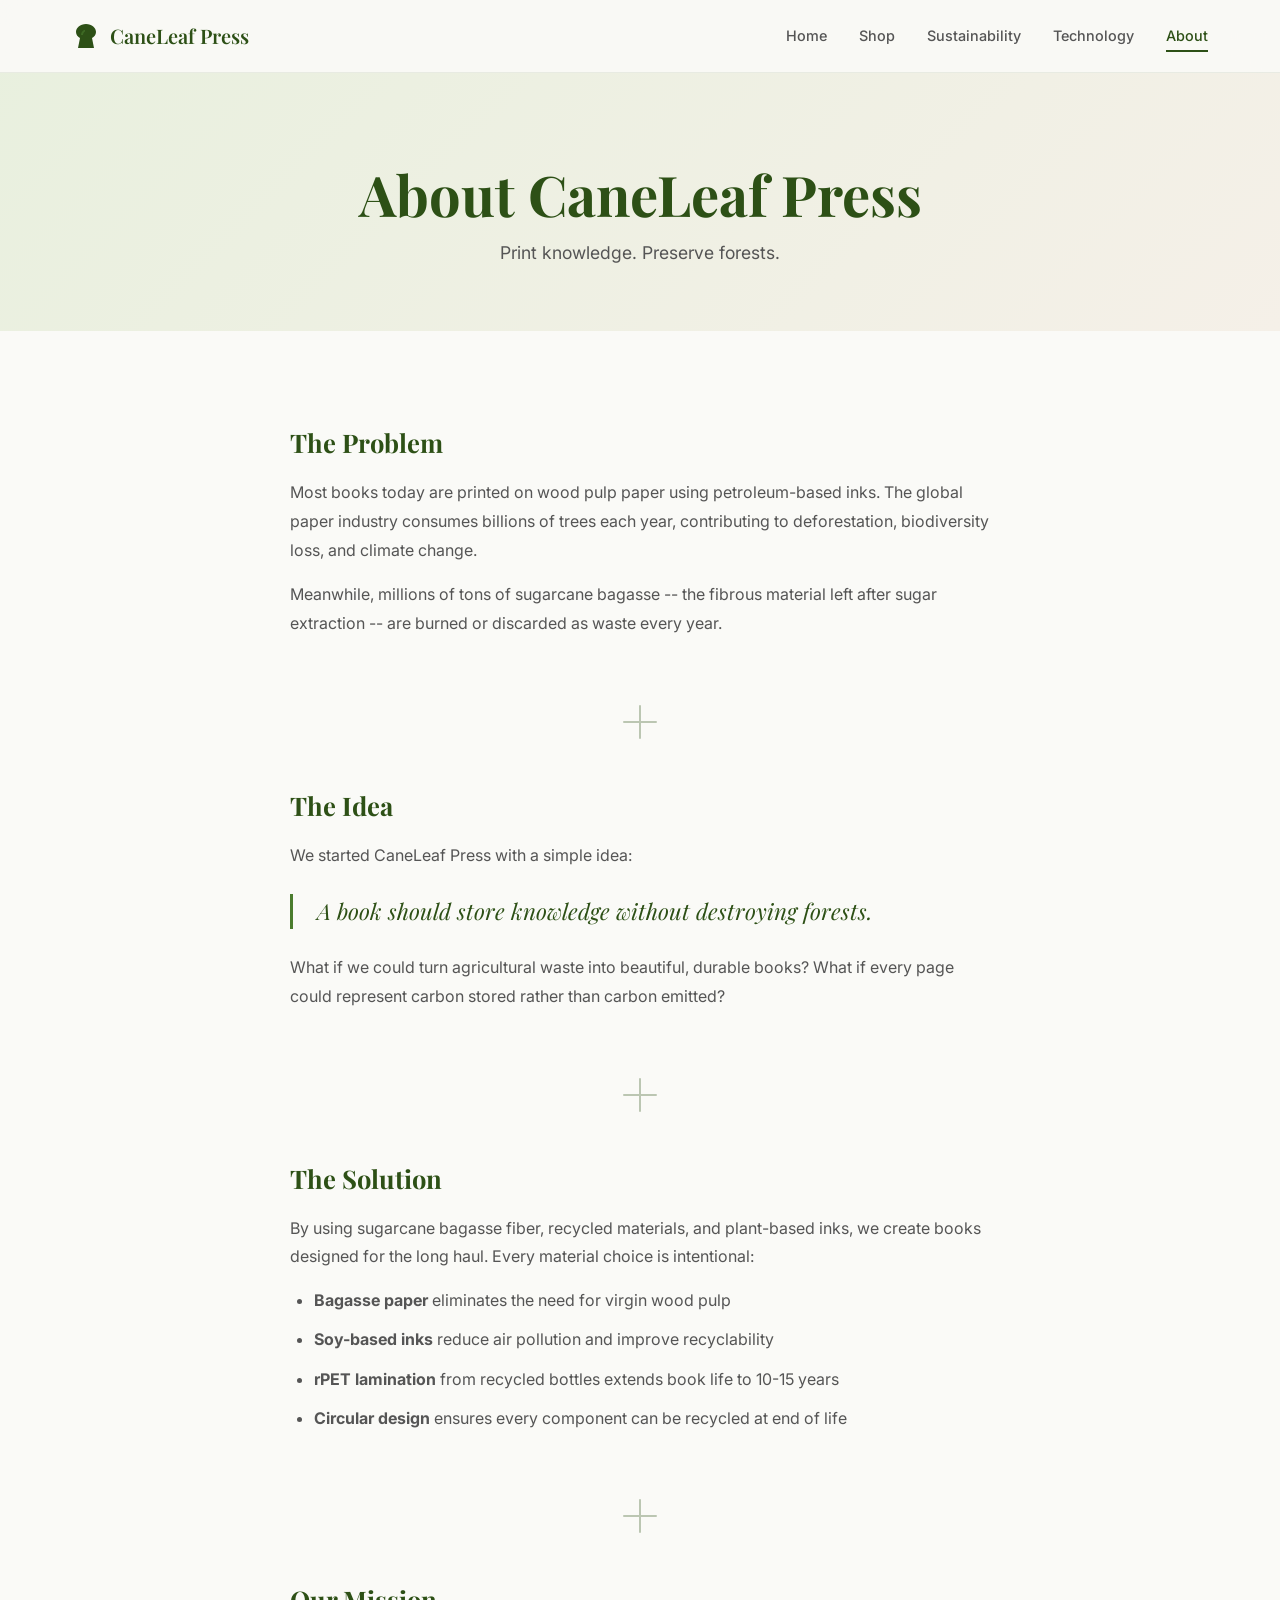
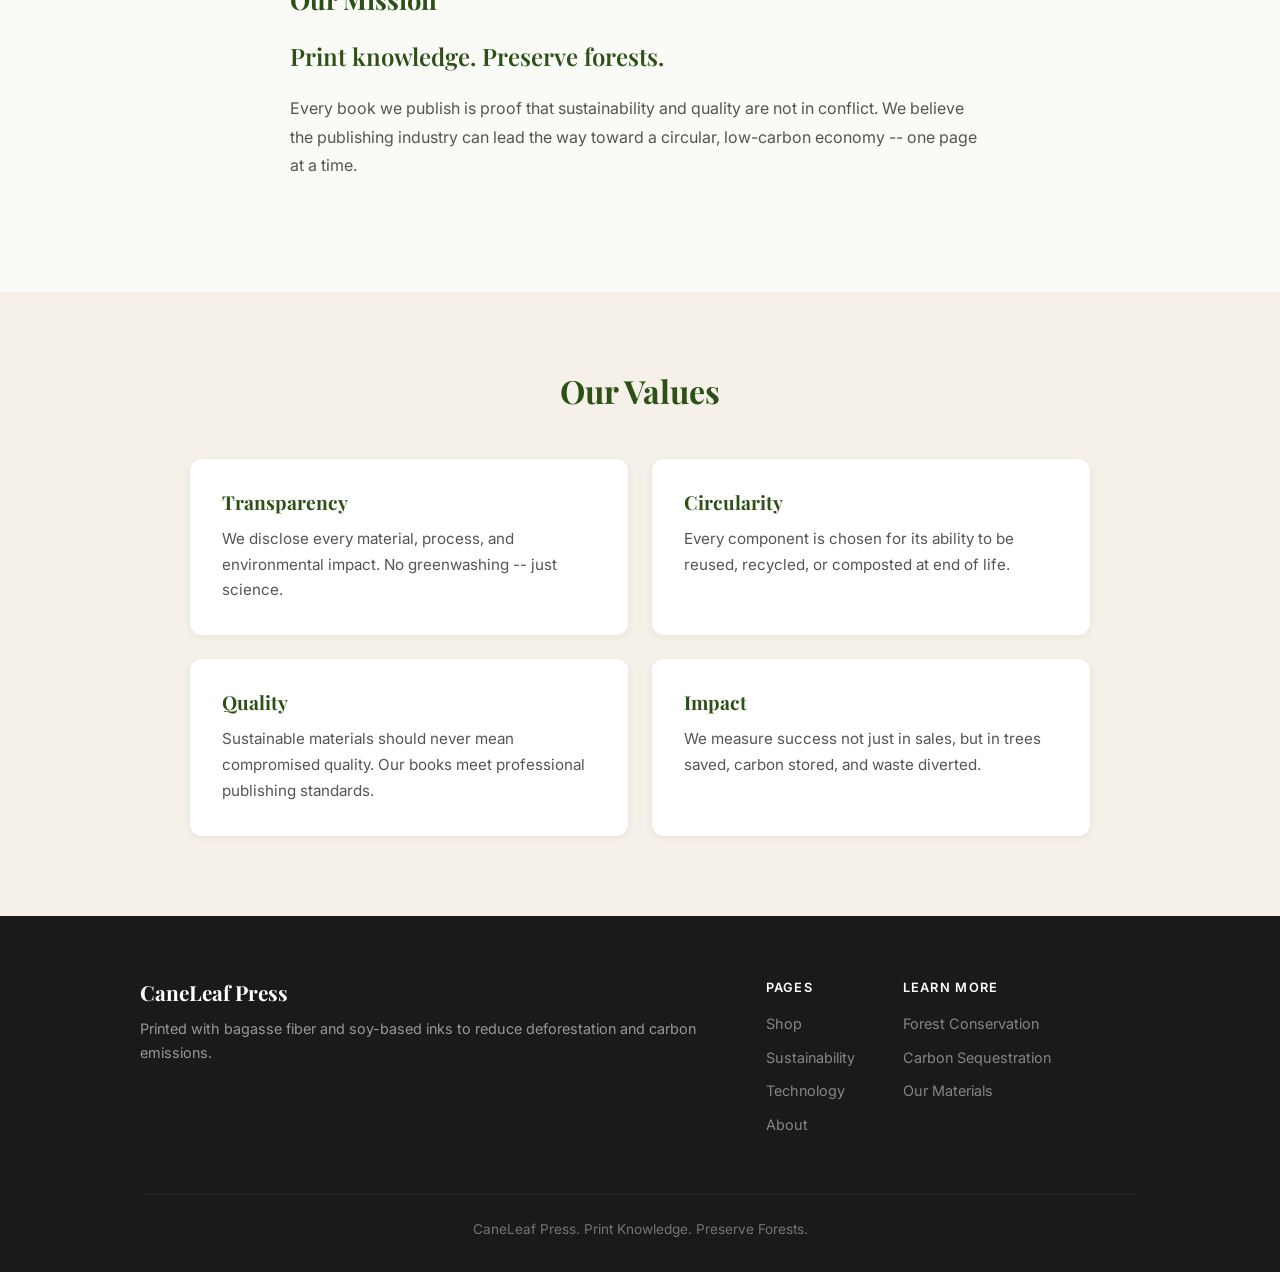
==== about.html @ 0992e2fb "Initial commit: CaneLeaf Press sustainable book company website 5-page static site with horizontal s" ====
<!DOCTYPE html>
<html lang="en">
<head>
    <meta charset="UTF-8">
    <meta name="viewport" content="width=device-width, initial-scale=1.0">
    <title>About - CaneLeaf Press</title>
    <link rel="stylesheet" href="css/style.css">
    <link rel="preconnect" href="https://fonts.googleapis.com">
    <link rel="preconnect" href="https://fonts.gstatic.com" crossorigin>
    <link href="https://fonts.googleapis.com/css2?family=Playfair+Display:wght@400;600;700&family=Inter:wght@300;400;500;600&display=swap" rel="stylesheet">
</head>
<body>
    <!-- Navigation -->
    <nav class="navbar">
        <div class="nav-container">
            <a href="index.html" class="nav-logo">
                <svg class="logo-icon" width="28" height="28" viewBox="0 0 28 28" fill="none">
                    <path d="M14 2C8 2 4 6 4 10c0 3 2 5 4 6l-2 10h16l-2-10c2-1 4-3 4-6 0-4-4-8-10-8z" fill="#2D5016"/>
                    <path d="M12 8c-2 1-3 3-3 5h2c0-1.5.8-2.8 2-3.5V8z" fill="#4A7C2E" opacity="0.6"/>
                </svg>
                <span>CaneLeaf Press</span>
            </a>
            <button class="nav-toggle" aria-label="Toggle navigation">
                <span></span><span></span><span></span>
            </button>
            <ul class="nav-links">
                <li><a href="index.html">Home</a></li>
                <li><a href="shop.html">Shop</a></li>
                <li><a href="sustainability.html">Sustainability</a></li>
                <li><a href="technology.html">Technology</a></li>
                <li><a href="about.html" class="active">About</a></li>
            </ul>
        </div>
    </nav>

    <!-- Page Hero -->
    <section class="page-hero">
        <h1>About CaneLeaf Press</h1>
        <p>Print knowledge. Preserve forests.</p>
    </section>

    <!-- Story -->
    <section class="about-story">
        <div class="story-container">
            <div class="story-block">
                <h2>The Problem</h2>
                <p>Most books today are printed on wood pulp paper using petroleum-based inks. The global paper industry consumes billions of trees each year, contributing to deforestation, biodiversity loss, and climate change.</p>
                <p>Meanwhile, millions of tons of sugarcane bagasse -- the fibrous material left after sugar extraction -- are burned or discarded as waste every year.</p>
            </div>

            <div class="story-divider">
                <svg width="40" height="40" viewBox="0 0 40 40" fill="none">
                    <path d="M20 4v32M4 20h32" stroke="#2D5016" stroke-width="2" stroke-linecap="round"/>
                </svg>
            </div>

            <div class="story-block">
                <h2>The Idea</h2>
                <p>We started CaneLeaf Press with a simple idea:</p>
                <blockquote>A book should store knowledge without destroying forests.</blockquote>
                <p>What if we could turn agricultural waste into beautiful, durable books? What if every page could represent carbon stored rather than carbon emitted?</p>
            </div>

            <div class="story-divider">
                <svg width="40" height="40" viewBox="0 0 40 40" fill="none">
                    <path d="M20 4v32M4 20h32" stroke="#2D5016" stroke-width="2" stroke-linecap="round"/>
                </svg>
            </div>

            <div class="story-block">
                <h2>The Solution</h2>
                <p>By using sugarcane bagasse fiber, recycled materials, and plant-based inks, we create books designed for the long haul. Every material choice is intentional:</p>
                <ul class="solution-list">
                    <li><strong>Bagasse paper</strong> eliminates the need for virgin wood pulp</li>
                    <li><strong>Soy-based inks</strong> reduce air pollution and improve recyclability</li>
                    <li><strong>rPET lamination</strong> from recycled bottles extends book life to 10-15 years</li>
                    <li><strong>Circular design</strong> ensures every component can be recycled at end of life</li>
                </ul>
            </div>

            <div class="story-divider">
                <svg width="40" height="40" viewBox="0 0 40 40" fill="none">
                    <path d="M20 4v32M4 20h32" stroke="#2D5016" stroke-width="2" stroke-linecap="round"/>
                </svg>
            </div>

            <div class="story-block">
                <h2>Our Mission</h2>
                <p class="mission-statement">Print knowledge. Preserve forests.</p>
                <p>Every book we publish is proof that sustainability and quality are not in conflict. We believe the publishing industry can lead the way toward a circular, low-carbon economy -- one page at a time.</p>
            </div>
        </div>
    </section>

    <!-- Values -->
    <section class="values-section">
        <h2>Our Values</h2>
        <div class="values-grid">
            <div class="value-card">
                <h3>Transparency</h3>
                <p>We disclose every material, process, and environmental impact. No greenwashing -- just science.</p>
            </div>
            <div class="value-card">
                <h3>Circularity</h3>
                <p>Every component is chosen for its ability to be reused, recycled, or composted at end of life.</p>
            </div>
            <div class="value-card">
                <h3>Quality</h3>
                <p>Sustainable materials should never mean compromised quality. Our books meet professional publishing standards.</p>
            </div>
            <div class="value-card">
                <h3>Impact</h3>
                <p>We measure success not just in sales, but in trees saved, carbon stored, and waste diverted.</p>
            </div>
        </div>
    </section>

    <!-- Footer -->
    <footer class="footer">
        <div class="footer-container">
            <div class="footer-brand">
                <h3>CaneLeaf Press</h3>
                <p>Printed with bagasse fiber and soy-based inks to reduce deforestation and carbon emissions.</p>
            </div>
            <div class="footer-links">
                <div class="footer-col">
                    <h4>Pages</h4>
                    <ul>
                        <li><a href="shop.html">Shop</a></li>
                        <li><a href="sustainability.html">Sustainability</a></li>
                        <li><a href="technology.html">Technology</a></li>
                        <li><a href="about.html">About</a></li>
                    </ul>
                </div>
                <div class="footer-col">
                    <h4>Learn More</h4>
                    <ul>
                        <li><a href="sustainability.html#forest">Forest Conservation</a></li>
                        <li><a href="sustainability.html#carbon">Carbon Sequestration</a></li>
                        <li><a href="technology.html#materials">Our Materials</a></li>
                    </ul>
                </div>
            </div>
        </div>
        <div class="footer-bottom">
            <p>CaneLeaf Press. Print Knowledge. Preserve Forests.</p>
        </div>
    </footer>

    <script src="js/main.js"></script>
</body>
</html>
---- css/style.css ----
/* ===== RESET & BASE ===== */
*, *::before, *::after {
    margin: 0;
    padding: 0;
    box-sizing: border-box;
}

:root {
    --green-dark: #2D5016;
    --green-mid: #4A7C2E;
    --green-light: #6B9B3A;
    --beige: #F5F0E8;
    --beige-dark: #E8DFD0;
    --brown: #8B6914;
    --brown-light: #C4A84D;
    --white: #FAFAF7;
    --text: #1A1A1A;
    --text-light: #555;
    --text-muted: #888;
    --shadow-sm: 0 2px 8px rgba(0,0,0,0.06);
    --shadow-md: 0 4px 20px rgba(0,0,0,0.08);
    --shadow-lg: 0 8px 40px rgba(0,0,0,0.12);
    --radius: 12px;
    --radius-sm: 8px;
    --transition: 0.3s ease;
}

html {
    scroll-behavior: smooth;
    font-size: 16px;
}

body {
    font-family: 'Inter', -apple-system, BlinkMacSystemFont, sans-serif;
    background: var(--white);
    color: var(--text);
    line-height: 1.6;
    overflow-x: hidden;
}

h1, h2, h3, h4 {
    font-family: 'Playfair Display', Georgia, serif;
    line-height: 1.2;
}

a {
    text-decoration: none;
    color: inherit;
}

img {
    max-width: 100%;
}

/* ===== NAVIGATION ===== */
.navbar {
    position: fixed;
    top: 0;
    left: 0;
    right: 0;
    z-index: 1000;
    background: rgba(250, 250, 247, 0.92);
    backdrop-filter: blur(20px);
    -webkit-backdrop-filter: blur(20px);
    border-bottom: 1px solid rgba(45, 80, 22, 0.08);
    transition: var(--transition);
}

.navbar.scrolled {
    box-shadow: var(--shadow-sm);
}

.nav-container {
    max-width: 1200px;
    margin: 0 auto;
    padding: 0 2rem;
    display: flex;
    align-items: center;
    justify-content: space-between;
    height: 72px;
}

.nav-logo {
    display: flex;
    align-items: center;
    gap: 0.6rem;
    font-family: 'Playfair Display', serif;
    font-size: 1.25rem;
    font-weight: 600;
    color: var(--green-dark);
}

.nav-links {
    display: flex;
    list-style: none;
    gap: 2rem;
}

.nav-links a {
    font-size: 0.9rem;
    font-weight: 500;
    color: var(--text-light);
    padding: 0.5rem 0;
    position: relative;
    transition: color var(--transition);
}

.nav-links a::after {
    content: '';
    position: absolute;
    bottom: 0;
    left: 0;
    width: 0;
    height: 2px;
    background: var(--green-dark);
    transition: width var(--transition);
}

.nav-links a:hover,
.nav-links a.active {
    color: var(--green-dark);
}

.nav-links a:hover::after,
.nav-links a.active::after {
    width: 100%;
}

.nav-toggle {
    display: none;
    background: none;
    border: none;
    cursor: pointer;
    padding: 0.5rem;
    flex-direction: column;
    gap: 5px;
}

.nav-toggle span {
    display: block;
    width: 24px;
    height: 2px;
    background: var(--green-dark);
    transition: var(--transition);
}

/* ===== HERO ===== */
.hero {
    min-height: 100vh;
    display: flex;
    align-items: center;
    justify-content: center;
    position: relative;
    padding: 6rem 2rem 4rem;
    overflow: hidden;
}

.hero-bg {
    position: absolute;
    inset: 0;
    background: linear-gradient(135deg, #E8F0DE 0%, #F5F0E8 40%, #FDF8EF 100%);
    z-index: -2;
}

.hero-bg::before {
    content: '';
    position: absolute;
    top: -50%;
    right: -20%;
    width: 80%;
    height: 150%;
    background: radial-gradient(ellipse, rgba(74, 124, 46, 0.08) 0%, transparent 70%);
    z-index: -1;
}

.hero-bg::after {
    content: '';
    position: absolute;
    bottom: 0;
    left: 0;
    right: 0;
    height: 200px;
    background: linear-gradient(to top, var(--white), transparent);
}

.hero-content {
    max-width: 720px;
    text-align: center;
    animation: fadeInUp 1s ease;
}

.hero h1 {
    font-size: clamp(2.5rem, 6vw, 4.5rem);
    color: var(--green-dark);
    margin-bottom: 1.5rem;
    letter-spacing: -0.02em;
}

.hero-subtitle {
    font-size: clamp(1rem, 2vw, 1.2rem);
    color: var(--text-light);
    max-width: 560px;
    margin: 0 auto 2.5rem;
    line-height: 1.7;
}

.hero-buttons {
    display: flex;
    gap: 1rem;
    justify-content: center;
    flex-wrap: wrap;
}

.scroll-indicator {
    position: absolute;
    bottom: 2rem;
    left: 50%;
    transform: translateX(-50%);
    display: flex;
    flex-direction: column;
    align-items: center;
    gap: 0.5rem;
    color: var(--text-muted);
    font-size: 0.75rem;
    letter-spacing: 0.1em;
    text-transform: uppercase;
    animation: bounce 2s infinite;
}

.scroll-arrow {
    width: 20px;
    height: 20px;
    border-right: 2px solid var(--text-muted);
    border-bottom: 2px solid var(--text-muted);
    transform: rotate(45deg);
}

/* ===== BUTTONS ===== */
.btn {
    display: inline-flex;
    align-items: center;
    justify-content: center;
    padding: 0.85rem 2rem;
    border-radius: 50px;
    font-family: 'Inter', sans-serif;
    font-size: 0.9rem;
    font-weight: 500;
    cursor: pointer;
    border: none;
    transition: all var(--transition);
    letter-spacing: 0.01em;
}

.btn-primary {
    background: var(--green-dark);
    color: white;
}

.btn-primary:hover {
    background: #1E3A0E;
    transform: translateY(-2px);
    box-shadow: 0 4px 16px rgba(45, 80, 22, 0.3);
}

.btn-secondary {
    background: transparent;
    color: var(--green-dark);
    border: 1.5px solid var(--green-dark);
}

.btn-secondary:hover {
    background: var(--green-dark);
    color: white;
    transform: translateY(-2px);
}

.btn-large {
    padding: 1rem 2.5rem;
    font-size: 1rem;
}

.btn-small {
    padding: 0.6rem 1.5rem;
    font-size: 0.85rem;
}

/* ===== HORIZONTAL SCROLL SECTION ===== */
.horizontal-section {
    padding: 6rem 0 4rem;
    background: var(--beige);
}

.horizontal-header {
    text-align: center;
    padding: 0 2rem 3rem;
}

.horizontal-header h2 {
    font-size: clamp(1.8rem, 4vw, 2.8rem);
    color: var(--green-dark);
    margin-bottom: 0.75rem;
}

.section-subtitle {
    color: var(--text-muted);
    font-size: 1rem;
}

.horizontal-wrapper {
    overflow: hidden;
    position: relative;
}

.horizontal-track {
    display: flex;
    gap: 2rem;
    padding: 1rem 2rem 2rem;
    overflow-x: auto;
    scroll-snap-type: x mandatory;
    -webkit-overflow-scrolling: touch;
    scrollbar-width: none;
}

.horizontal-track::-webkit-scrollbar {
    display: none;
}

.h-card {
    flex: 0 0 320px;
    background: white;
    border-radius: var(--radius);
    padding: 2.5rem 2rem;
    scroll-snap-align: start;
    transition: transform var(--transition), box-shadow var(--transition);
    box-shadow: var(--shadow-sm);
}

.h-card:hover {
    transform: translateY(-4px);
    box-shadow: var(--shadow-md);
}

.h-card-icon {
    margin-bottom: 1.5rem;
}

.h-card h3 {
    font-size: 1.3rem;
    color: var(--green-dark);
    margin-bottom: 1rem;
}

.h-card p {
    color: var(--text-light);
    font-size: 0.95rem;
    line-height: 1.7;
}

/* ===== PROCESS SECTION ===== */
.process-section {
    padding: 6rem 2rem;
    max-width: 1200px;
    margin: 0 auto;
    text-align: center;
}

.process-section h2 {
    font-size: clamp(1.8rem, 4vw, 2.8rem);
    color: var(--green-dark);
    margin-bottom: 0.75rem;
}

.process-section > .section-subtitle {
    margin-bottom: 4rem;
}

.process-flow {
    display: flex;
    align-items: flex-start;
    justify-content: center;
    gap: 0.5rem;
    flex-wrap: wrap;
}

.process-step {
    flex: 0 0 140px;
    text-align: center;
    opacity: 0;
    transform: translateY(20px);
    transition: all 0.5s ease;
}

.process-step.visible {
    opacity: 1;
    transform: translateY(0);
}

.process-icon {
    width: 80px;
    height: 80px;
    border-radius: 50%;
    background: var(--beige);
    display: flex;
    align-items: center;
    justify-content: center;
    margin: 0 auto 1rem;
    transition: var(--transition);
}

.process-step:hover .process-icon {
    background: #DDE8D0;
    transform: scale(1.05);
}

.process-step h4 {
    font-size: 0.95rem;
    color: var(--green-dark);
    margin-bottom: 0.5rem;
}

.process-step p {
    font-size: 0.8rem;
    color: var(--text-muted);
    line-height: 1.5;
}

.process-arrow {
    display: flex;
    align-items: center;
    padding-top: 1.5rem;
    opacity: 0.4;
}

/* ===== PRODUCT PREVIEW ===== */
.product-preview {
    padding: 6rem 2rem;
    background: var(--beige);
}

.product-preview h2 {
    text-align: center;
    font-size: clamp(1.8rem, 4vw, 2.8rem);
    color: var(--green-dark);
    margin-bottom: 3rem;
}

.preview-container {
    max-width: 1000px;
    margin: 0 auto;
    display: grid;
    grid-template-columns: 1fr 1.2fr;
    gap: 4rem;
    align-items: center;
}

.preview-image {
    display: flex;
    justify-content: center;
}

.preview-tag {
    display: inline-block;
    background: var(--green-dark);
    color: white;
    font-size: 0.75rem;
    font-weight: 600;
    padding: 0.3rem 0.8rem;
    border-radius: 50px;
    text-transform: uppercase;
    letter-spacing: 0.05em;
    margin-bottom: 1rem;
}

.preview-details h3 {
    font-size: 1.8rem;
    color: var(--green-dark);
    margin-bottom: 0.5rem;
}

.preview-price {
    font-size: 1.4rem;
    font-weight: 600;
    color: var(--text);
    margin-bottom: 1rem;
}

.preview-desc {
    color: var(--text-light);
    margin-bottom: 2rem;
    line-height: 1.7;
}

/* ===== OPTION GROUPS ===== */
.option-group {
    margin-bottom: 1.5rem;
}

.option-group > label {
    display: block;
    font-weight: 600;
    font-size: 0.85rem;
    text-transform: uppercase;
    letter-spacing: 0.05em;
    color: var(--text-light);
    margin-bottom: 0.75rem;
}

.option-buttons {
    display: flex;
    gap: 0.5rem;
    flex-wrap: wrap;
}

.option-btn {
    padding: 0.6rem 1.2rem;
    border: 1.5px solid #ddd;
    border-radius: var(--radius-sm);
    background: white;
    font-family: 'Inter', sans-serif;
    font-size: 0.85rem;
    cursor: pointer;
    transition: all var(--transition);
    position: relative;
}

.option-btn:hover {
    border-color: var(--green-mid);
}

.option-btn.selected {
    border-color: var(--green-dark);
    background: #F0F7EB;
    color: var(--green-dark);
    font-weight: 500;
}

.option-btn.disabled {
    opacity: 0.5;
    cursor: not-allowed;
    background: #f5f5f5;
}

.option-badge {
    display: block;
    font-size: 0.65rem;
    font-weight: 600;
    color: var(--green-mid);
    text-transform: uppercase;
    margin-top: 0.2rem;
}

.option-badge.sold-out {
    color: var(--text-muted);
}

.tooltip-trigger {
    display: inline-flex;
    align-items: center;
    justify-content: center;
    width: 18px;
    height: 18px;
    border-radius: 50%;
    background: var(--green-dark);
    color: white;
    font-size: 0.7rem;
    font-weight: 600;
    cursor: help;
    position: relative;
    vertical-align: middle;
    margin-left: 0.3rem;
}

.tooltip-trigger:hover::after {
    content: attr(data-tooltip);
    position: absolute;
    bottom: calc(100% + 8px);
    left: 50%;
    transform: translateX(-50%);
    background: var(--text);
    color: white;
    padding: 0.75rem 1rem;
    border-radius: var(--radius-sm);
    font-size: 0.8rem;
    font-weight: 400;
    white-space: normal;
    width: 240px;
    line-height: 1.5;
    z-index: 10;
    box-shadow: var(--shadow-md);
}

/* Radio options (shop page) */
.radio-options {
    display: flex;
    flex-direction: column;
    gap: 0.75rem;
}

.radio-option {
    display: flex;
    align-items: flex-start;
    gap: 0.75rem;
    padding: 1rem 1.25rem;
    border: 1.5px solid #ddd;
    border-radius: var(--radius-sm);
    cursor: pointer;
    transition: all var(--transition);
    background: white;
}

.radio-option:hover {
    border-color: var(--green-mid);
}

.radio-option.selected {
    border-color: var(--green-dark);
    background: #F0F7EB;
}

.radio-option.disabled {
    opacity: 0.5;
    cursor: not-allowed;
}

.radio-option.always-selected {
    border-color: var(--green-dark);
    background: #F0F7EB;
    cursor: default;
}

.radio-option input[type="radio"] {
    margin-top: 0.25rem;
    accent-color: var(--green-dark);
}

.radio-content {
    display: flex;
    flex-direction: column;
    gap: 0.2rem;
}

.radio-content strong {
    font-size: 0.95rem;
}

.radio-content span {
    font-size: 0.85rem;
    color: var(--text-light);
}

.recommended-badge {
    display: inline-block;
    background: var(--green-dark);
    color: white !important;
    font-size: 0.7rem !important;
    font-weight: 600;
    padding: 0.15rem 0.5rem;
    border-radius: 50px;
    text-transform: uppercase;
    width: fit-content;
}

.sold-out-badge {
    display: inline-block;
    background: #ccc;
    color: white !important;
    font-size: 0.7rem !important;
    font-weight: 600;
    padding: 0.15rem 0.5rem;
    border-radius: 50px;
    text-transform: uppercase;
    width: fit-content;
}

.eco-badge {
    display: inline-block;
    background: var(--green-mid);
    color: white !important;
    font-size: 0.7rem !important;
    font-weight: 600;
    padding: 0.15rem 0.5rem;
    border-radius: 50px;
    text-transform: uppercase;
    width: fit-content;
}

/* ===== BOOK MOCKUP ===== */
.book-mockup {
    position: relative;
    perspective: 800px;
}

.book-cover {
    width: 220px;
    height: 300px;
    background: linear-gradient(145deg, var(--green-dark), #1E3A0E);
    border-radius: 4px 12px 12px 4px;
    padding: 2.5rem 1.5rem;
    display: flex;
    flex-direction: column;
    justify-content: center;
    color: white;
    position: relative;
    box-shadow: var(--shadow-lg), -4px 0 0 #1A2E0D;
    transition: transform 0.5s ease;
}

.book-mockup:hover .book-cover {
    transform: rotateY(-5deg);
}

.book-cover .book-label {
    font-family: 'Inter', sans-serif;
    font-size: 0.75rem;
    font-weight: 600;
    letter-spacing: 0.15em;
    text-transform: uppercase;
    opacity: 0.7;
    margin-bottom: 0.75rem;
}

.book-cover h3 {
    font-size: 1.4rem;
    margin-bottom: 0.3rem;
    color: white;
}

.book-cover p {
    font-family: 'Inter', sans-serif;
    font-size: 0.85rem;
    opacity: 0.8;
}

.book-cover .book-edition {
    font-family: 'Inter', sans-serif;
    font-size: 0.7rem;
    opacity: 0.5;
    margin-top: auto;
    padding-top: 2rem;
}

.book-spine {
    position: absolute;
    left: -8px;
    top: 4px;
    width: 8px;
    height: calc(100% - 8px);
    background: linear-gradient(to right, #142808, #1A2E0D);
    border-radius: 4px 0 0 4px;
}

.book-cover.green { background: linear-gradient(145deg, var(--green-dark), #1E3A0E); }
.book-cover.teal { background: linear-gradient(145deg, #1A6B5C, #0E4A3E); }
.book-cover.amber { background: linear-gradient(145deg, #8B6914, #5C440D); }

.book-mockup.small .book-cover {
    width: 180px;
    height: 240px;
    padding: 2rem 1.2rem;
}

.book-mockup.small .book-cover h3 {
    font-size: 1.15rem;
}

.book-mockup.large .book-cover {
    width: 260px;
    height: 360px;
    padding: 3rem 2rem;
}

/* ===== STATS SECTION ===== */
.stats-section {
    padding: 5rem 2rem;
    background: var(--green-dark);
    color: white;
}

.stats-grid {
    max-width: 900px;
    margin: 0 auto;
    display: grid;
    grid-template-columns: repeat(3, 1fr);
    gap: 2rem;
    text-align: center;
}

.stat-number {
    font-family: 'Playfair Display', serif;
    font-size: clamp(2.5rem, 5vw, 3.5rem);
    font-weight: 700;
    display: block;
}

.stat-suffix {
    font-size: 1.2rem;
    opacity: 0.7;
    margin-left: 0.3rem;
}

.stat-label {
    display: block;
    font-size: 0.9rem;
    opacity: 0.7;
    margin-top: 0.5rem;
    text-transform: uppercase;
    letter-spacing: 0.1em;
}

/* ===== PAGE HERO (Sub-pages) ===== */
.page-hero {
    padding: 10rem 2rem 4rem;
    text-align: center;
    background: linear-gradient(135deg, #E8F0DE 0%, var(--beige) 100%);
}

.page-hero h1 {
    font-size: clamp(2rem, 5vw, 3.5rem);
    color: var(--green-dark);
    margin-bottom: 0.75rem;
}

.page-hero p {
    font-size: 1.1rem;
    color: var(--text-light);
    max-width: 500px;
    margin: 0 auto;
}

/* ===== SHOP GRID ===== */
.shop-grid-section {
    padding: 4rem 2rem;
    max-width: 1000px;
    margin: 0 auto;
}

.shop-grid {
    display: grid;
    grid-template-columns: repeat(auto-fit, minmax(280px, 1fr));
    gap: 2rem;
}

.product-card {
    background: white;
    border-radius: var(--radius);
    overflow: hidden;
    box-shadow: var(--shadow-sm);
    transition: all var(--transition);
    border: 1px solid rgba(0,0,0,0.04);
}

.product-card:hover {
    transform: translateY(-4px);
    box-shadow: var(--shadow-md);
}

.product-image {
    background: var(--beige);
    padding: 2.5rem;
    display: flex;
    justify-content: center;
}

.product-info {
    padding: 1.5rem;
}

.product-info h3 {
    font-size: 1.1rem;
    color: var(--green-dark);
    margin-bottom: 0.5rem;
}

.product-price {
    font-size: 1.2rem;
    font-weight: 600;
    margin-bottom: 1rem;
}

/* ===== PRODUCT DETAIL ===== */
.product-detail-section {
    padding: 4rem 2rem 6rem;
    background: var(--beige);
}

.product-detail {
    max-width: 1000px;
    margin: 0 auto;
    display: grid;
    grid-template-columns: 1fr 1.3fr;
    gap: 4rem;
    align-items: start;
}

.detail-image {
    display: flex;
    justify-content: center;
    position: sticky;
    top: 100px;
}

.detail-options h2 {
    font-size: 1.8rem;
    color: var(--green-dark);
    margin-bottom: 0.5rem;
}

.detail-price {
    font-size: 1.5rem;
    font-weight: 600;
    margin-bottom: 2rem;
}

.add-to-cart {
    width: 100%;
    margin-top: 1rem;
}

.cart-note {
    text-align: center;
    font-size: 0.8rem;
    color: var(--text-muted);
    margin-top: 0.75rem;
}

/* ===== CONTENT SECTIONS (Sustainability) ===== */
.content-section {
    padding: 5rem 2rem;
}

.content-section.alt {
    background: var(--beige);
}

.content-block {
    max-width: 900px;
    margin: 0 auto;
    display: grid;
    grid-template-columns: 100px 1fr;
    gap: 3rem;
    align-items: start;
}

.content-block.reverse {
    grid-template-columns: 1fr 100px;
}

.content-block.reverse .content-icon {
    order: 2;
}

.content-icon {
    display: flex;
    justify-content: center;
    padding-top: 0.5rem;
}

.content-text h2 {
    font-size: 1.8rem;
    color: var(--green-dark);
    margin-bottom: 1.25rem;
}

.content-text p {
    color: var(--text-light);
    margin-bottom: 1rem;
    line-height: 1.8;
}

.info-list {
    margin: 1.5rem 0;
    display: flex;
    flex-direction: column;
    gap: 0.75rem;
}

.info-item {
    padding: 0.75rem 1rem;
    background: white;
    border-radius: var(--radius-sm);
    border-left: 3px solid var(--green-mid);
    font-size: 0.95rem;
    color: var(--text-light);
}

.content-section.alt .info-item {
    background: var(--white);
}

.numbered-list {
    margin: 1rem 0;
    padding-left: 1.5rem;
    color: var(--text-light);
}

.numbered-list li {
    margin-bottom: 0.5rem;
    line-height: 1.7;
}

.compare-list {
    margin: 1rem 0;
    padding-left: 1.5rem;
    color: var(--text-light);
}

.compare-list li {
    margin-bottom: 0.75rem;
    line-height: 1.7;
}

/* ===== TECHNOLOGY PAGE ===== */
.tech-section {
    padding: 4rem 2rem;
}

.tech-section.alt {
    background: var(--beige);
}

.tech-card {
    max-width: 800px;
    margin: 0 auto;
}

.tech-header {
    display: flex;
    align-items: center;
    gap: 1.5rem;
    margin-bottom: 2rem;
}

.tech-header h2 {
    font-size: 1.6rem;
    color: var(--green-dark);
}

.tech-content p {
    color: var(--text-light);
    line-height: 1.8;
    margin-bottom: 1rem;
}

.tech-spec {
    margin-bottom: 2rem;
}

.spec-bar {
    display: flex;
    border-radius: 50px;
    overflow: hidden;
    height: 40px;
    background: #eee;
}

.spec-fill {
    display: flex;
    align-items: center;
    justify-content: center;
    background: var(--green-dark);
    color: white;
    font-size: 0.8rem;
    font-weight: 500;
    transition: width 1s ease;
}

.spec-fill.secondary {
    background: var(--brown-light);
    color: var(--text);
}

.tech-benefits {
    margin: 1.5rem 0;
    display: flex;
    flex-direction: column;
    gap: 1.25rem;
}

.benefit-item {
    display: flex;
    gap: 1rem;
    align-items: flex-start;
}

.benefit-item svg {
    flex-shrink: 0;
    margin-top: 0.2rem;
}

.benefit-item strong {
    display: block;
    color: var(--green-dark);
    margin-bottom: 0.25rem;
}

.benefit-item p {
    font-size: 0.9rem;
    margin: 0;
}

.future-box {
    margin-top: 2rem;
    padding: 1.5rem 2rem;
    background: white;
    border-radius: var(--radius);
    border: 1px dashed var(--green-mid);
}

.tech-section.alt .future-box {
    background: var(--white);
}

.future-box h3 {
    font-size: 1.1rem;
    color: var(--green-dark);
    margin-bottom: 0.75rem;
}

/* ===== ABOUT PAGE ===== */
.about-story {
    padding: 4rem 2rem;
}

.story-container {
    max-width: 700px;
    margin: 0 auto;
}

.story-block {
    padding: 2rem 0;
}

.story-block h2 {
    font-size: 1.6rem;
    color: var(--green-dark);
    margin-bottom: 1.25rem;
}

.story-block p {
    color: var(--text-light);
    line-height: 1.8;
    margin-bottom: 1rem;
}

.story-block blockquote {
    font-family: 'Playfair Display', serif;
    font-size: 1.4rem;
    font-style: italic;
    color: var(--green-dark);
    border-left: 3px solid var(--green-mid);
    padding-left: 1.5rem;
    margin: 1.5rem 0;
}

.story-divider {
    display: flex;
    justify-content: center;
    padding: 1rem 0;
    opacity: 0.3;
}

.solution-list {
    margin: 1rem 0;
    padding-left: 1.5rem;
    color: var(--text-light);
}

.solution-list li {
    margin-bottom: 0.75rem;
    line-height: 1.7;
}

.mission-statement {
    font-family: 'Playfair Display', serif;
    font-size: 1.5rem !important;
    color: var(--green-dark) !important;
    font-weight: 600;
}

.values-section {
    padding: 5rem 2rem;
    background: var(--beige);
}

.values-section h2 {
    text-align: center;
    font-size: 2rem;
    color: var(--green-dark);
    margin-bottom: 3rem;
}

.values-grid {
    max-width: 900px;
    margin: 0 auto;
    display: grid;
    grid-template-columns: repeat(2, 1fr);
    gap: 1.5rem;
}

.value-card {
    background: white;
    padding: 2rem;
    border-radius: var(--radius);
    box-shadow: var(--shadow-sm);
    transition: var(--transition);
}

.value-card:hover {
    transform: translateY(-3px);
    box-shadow: var(--shadow-md);
}

.value-card h3 {
    font-size: 1.2rem;
    color: var(--green-dark);
    margin-bottom: 0.75rem;
}

.value-card p {
    color: var(--text-light);
    font-size: 0.95rem;
    line-height: 1.7;
}

/* ===== FOOTER ===== */
.footer {
    background: #1A1A1A;
    color: #ccc;
    padding: 4rem 2rem 2rem;
}

.footer-container {
    max-width: 1000px;
    margin: 0 auto;
    display: grid;
    grid-template-columns: 1.5fr 1fr;
    gap: 4rem;
}

.footer-brand h3 {
    font-size: 1.3rem;
    color: white;
    margin-bottom: 0.75rem;
}

.footer-brand p {
    font-size: 0.9rem;
    line-height: 1.7;
    opacity: 0.7;
}

.footer-links {
    display: flex;
    gap: 3rem;
}

.footer-col h4 {
    font-family: 'Inter', sans-serif;
    font-size: 0.8rem;
    font-weight: 600;
    text-transform: uppercase;
    letter-spacing: 0.1em;
    color: white;
    margin-bottom: 1rem;
}

.footer-col ul {
    list-style: none;
}

.footer-col li {
    margin-bottom: 0.5rem;
}

.footer-col a {
    font-size: 0.9rem;
    opacity: 0.6;
    transition: opacity var(--transition);
}

.footer-col a:hover {
    opacity: 1;
}

.footer-bottom {
    max-width: 1000px;
    margin: 3rem auto 0;
    padding-top: 1.5rem;
    border-top: 1px solid rgba(255,255,255,0.1);
    text-align: center;
    font-size: 0.85rem;
    opacity: 0.5;
}

/* ===== ANIMATIONS ===== */
@keyframes fadeInUp {
    from {
        opacity: 0;
        transform: translateY(30px);
    }
    to {
        opacity: 1;
        transform: translateY(0);
    }
}

@keyframes bounce {
    0%, 100% { transform: translateX(-50%) translateY(0); }
    50% { transform: translateX(-50%) translateY(8px); }
}

.fade-in {
    opacity: 0;
    transform: translateY(20px);
    transition: all 0.6s ease;
}

.fade-in.visible {
    opacity: 1;
    transform: translateY(0);
}

/* ===== RESPONSIVE ===== */
@media (max-width: 768px) {
    .nav-toggle {
        display: flex;
    }

    .nav-links {
        display: none;
        position: absolute;
        top: 72px;
        left: 0;
        right: 0;
        background: rgba(250, 250, 247, 0.98);
        backdrop-filter: blur(20px);
        flex-direction: column;
        padding: 1.5rem 2rem;
        gap: 0;
        border-bottom: 1px solid rgba(0,0,0,0.05);
    }

    .nav-links.open {
        display: flex;
    }

    .nav-links li a {
        display: block;
        padding: 0.75rem 0;
    }

    .preview-container,
    .product-detail {
        grid-template-columns: 1fr;
        gap: 2rem;
    }

    .detail-image {
        position: static;
    }

    .content-block,
    .content-block.reverse {
        grid-template-columns: 1fr;
        gap: 1.5rem;
    }

    .content-block.reverse .content-icon {
        order: 0;
    }

    .content-icon {
        justify-content: flex-start;
    }

    .stats-grid {
        grid-template-columns: 1fr;
        gap: 2rem;
    }

    .footer-container {
        grid-template-columns: 1fr;
        gap: 2rem;
    }

    .values-grid {
        grid-template-columns: 1fr;
    }

    .process-flow {
        flex-direction: column;
        align-items: center;
    }

    .process-arrow {
        transform: rotate(90deg);
        padding: 0;
    }

    .process-step {
        flex: 0 0 auto;
    }

    .h-card {
        flex: 0 0 280px;
    }

    .hero {
        padding: 8rem 1.5rem 4rem;
    }

    .hero h1 {
        font-size: 2.2rem;
    }
}

@media (max-width: 480px) {
    .hero-buttons {
        flex-direction: column;
        align-items: center;
    }

    .btn {
        width: 100%;
        max-width: 280px;
    }

    .book-mockup.large .book-cover {
        width: 200px;
        height: 280px;
    }
}
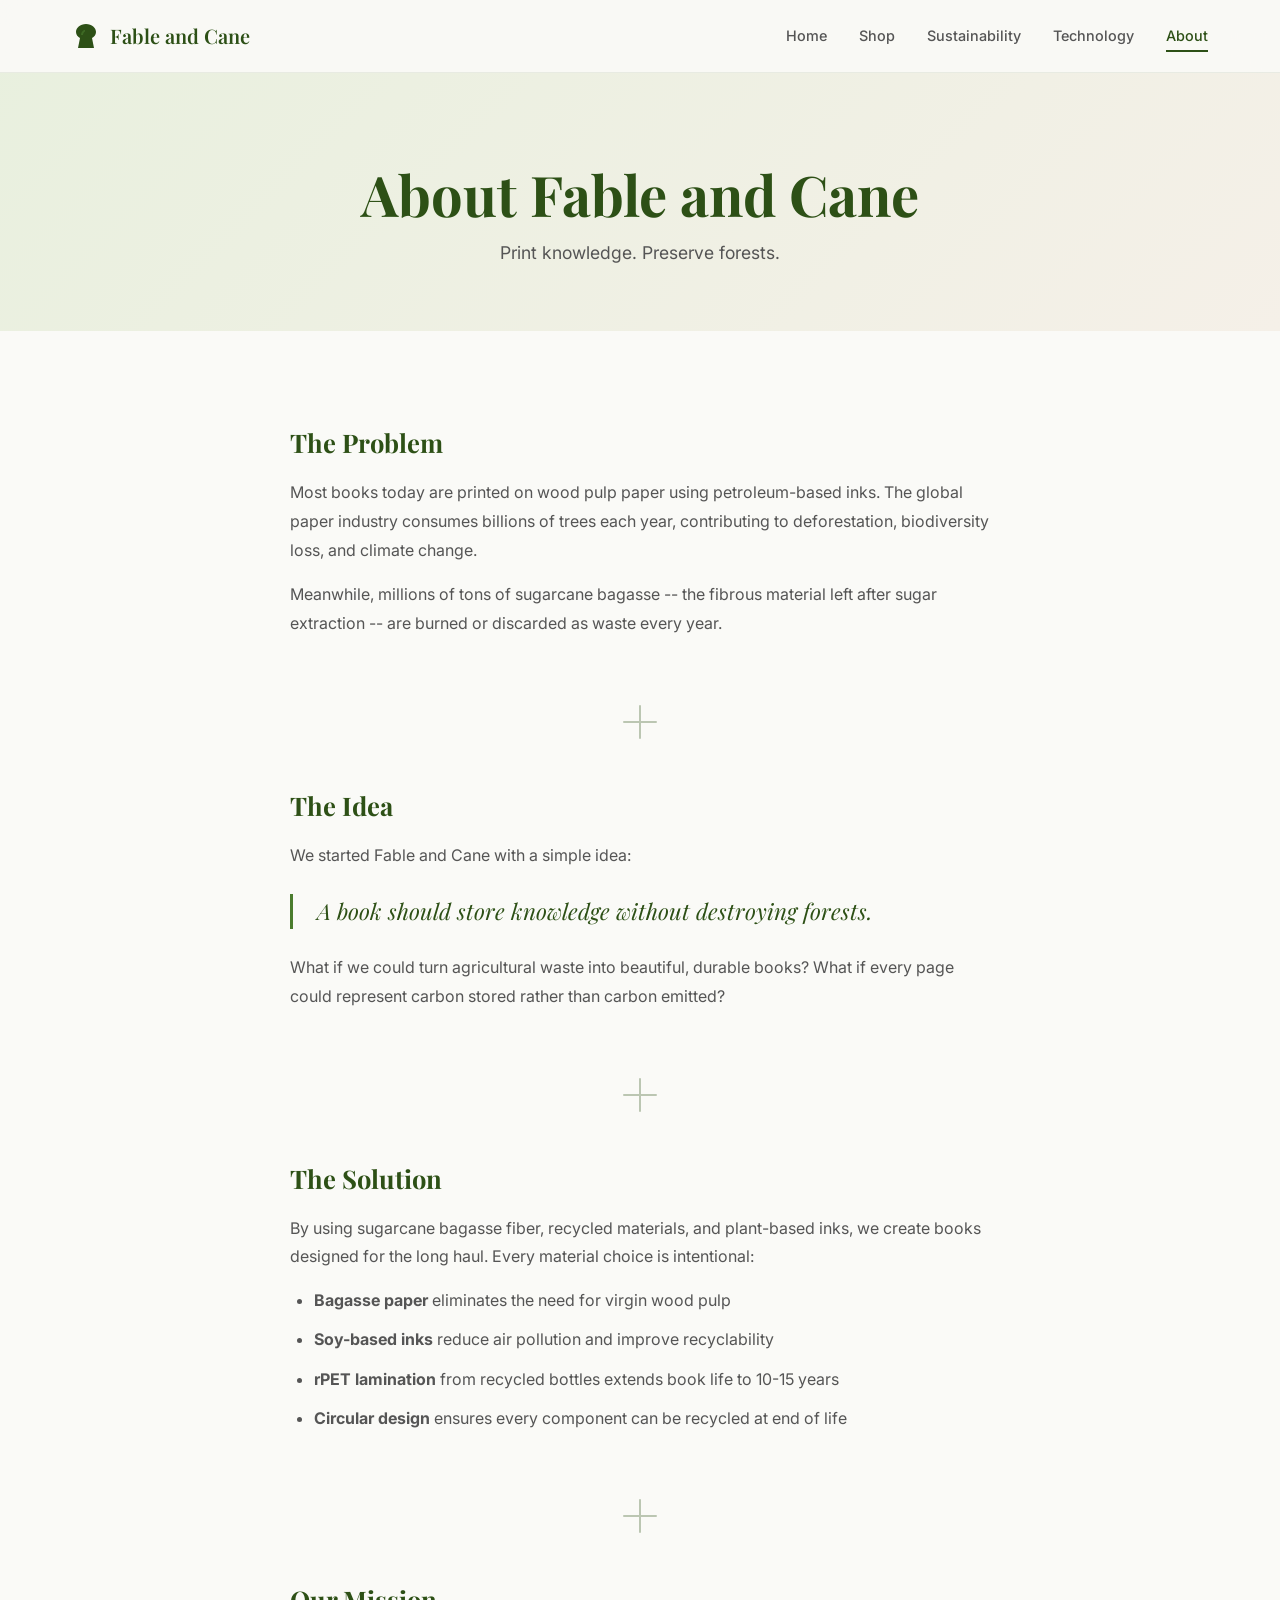
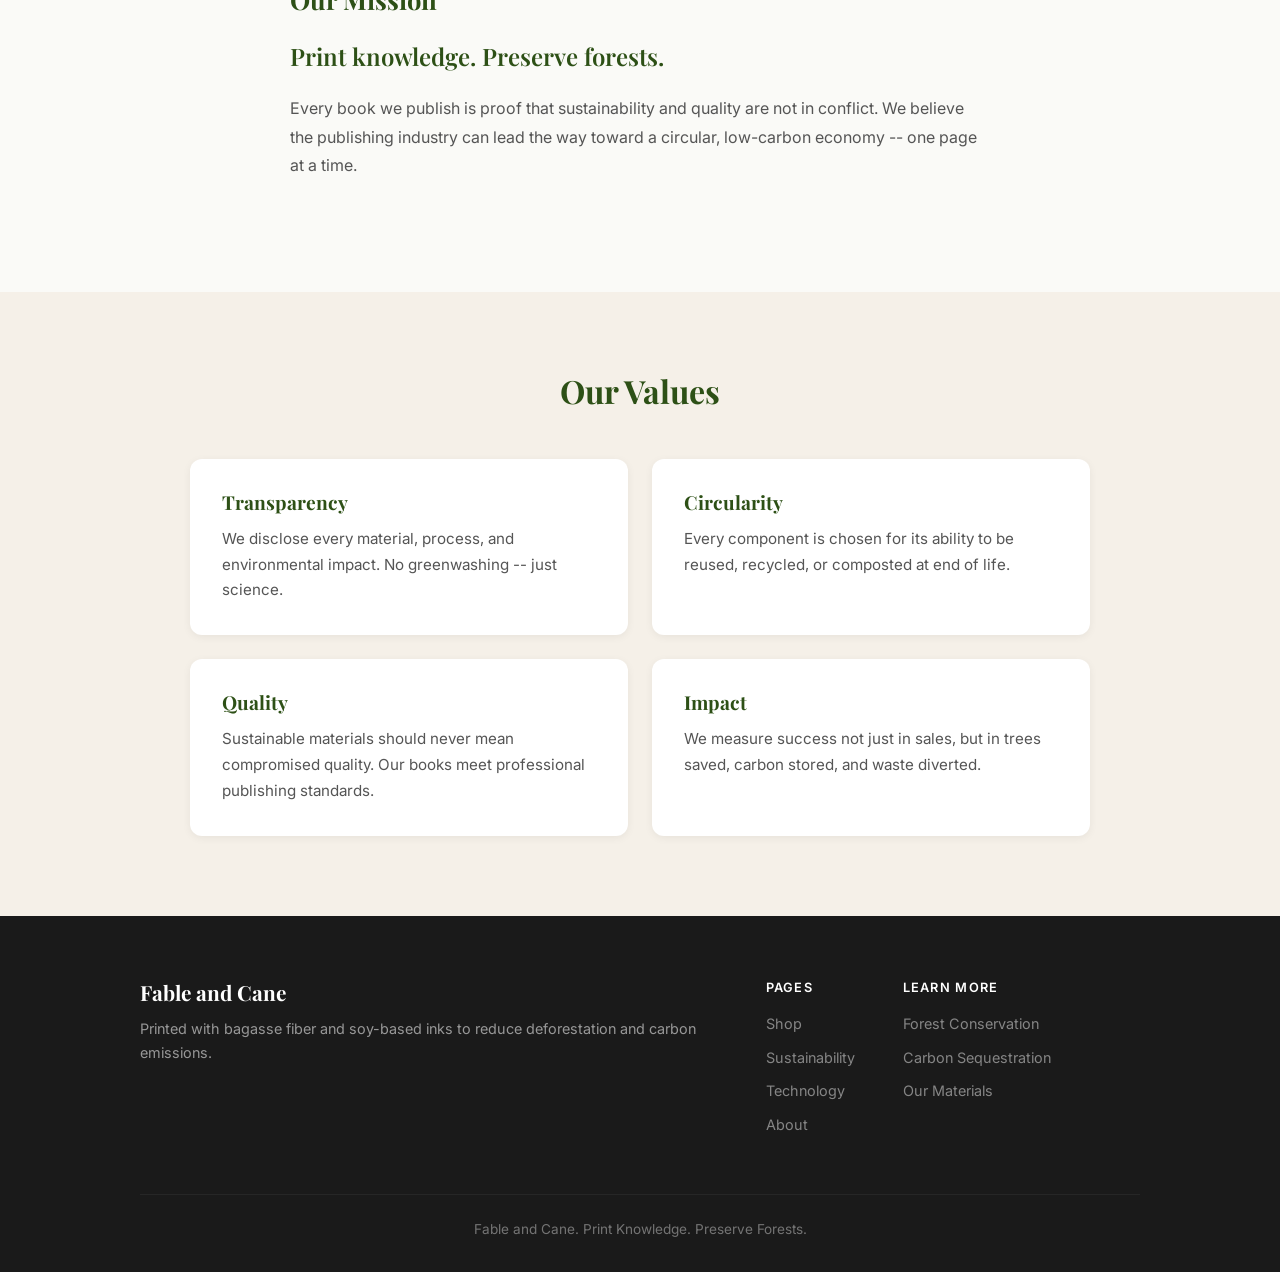
==== commit 74e70ca4: "Rename brand to Fable and Cane, product to FiberCane - CaneLeaf Press -> Fable and Cane across all p" ====
--- a/about.html
+++ b/about.html
@@ -3,7 +3,7 @@
 <head>
     <meta charset="UTF-8">
     <meta name="viewport" content="width=device-width, initial-scale=1.0">
-    <title>About - CaneLeaf Press</title>
+    <title>About - Fable and Cane</title>
     <link rel="stylesheet" href="css/style.css">
     <link rel="preconnect" href="https://fonts.googleapis.com">
     <link rel="preconnect" href="https://fonts.gstatic.com" crossorigin>
@@ -18,7 +18,7 @@
                     <path d="M14 2C8 2 4 6 4 10c0 3 2 5 4 6l-2 10h16l-2-10c2-1 4-3 4-6 0-4-4-8-10-8z" fill="#2D5016"/>
                     <path d="M12 8c-2 1-3 3-3 5h2c0-1.5.8-2.8 2-3.5V8z" fill="#4A7C2E" opacity="0.6"/>
                 </svg>
-                <span>CaneLeaf Press</span>
+                <span>Fable and Cane</span>
             </a>
             <button class="nav-toggle" aria-label="Toggle navigation">
                 <span></span><span></span><span></span>
@@ -35,7 +35,7 @@
 
     <!-- Page Hero -->
     <section class="page-hero">
-        <h1>About CaneLeaf Press</h1>
+        <h1>About Fable and Cane</h1>
         <p>Print knowledge. Preserve forests.</p>
     </section>
 
@@ -56,7 +56,7 @@
 
             <div class="story-block">
                 <h2>The Idea</h2>
-                <p>We started CaneLeaf Press with a simple idea:</p>
+                <p>We started Fable and Cane with a simple idea:</p>
                 <blockquote>A book should store knowledge without destroying forests.</blockquote>
                 <p>What if we could turn agricultural waste into beautiful, durable books? What if every page could represent carbon stored rather than carbon emitted?</p>
             </div>
@@ -119,7 +119,7 @@
     <footer class="footer">
         <div class="footer-container">
             <div class="footer-brand">
-                <h3>CaneLeaf Press</h3>
+                <h3>Fable and Cane</h3>
                 <p>Printed with bagasse fiber and soy-based inks to reduce deforestation and carbon emissions.</p>
             </div>
             <div class="footer-links">
@@ -143,7 +143,7 @@
             </div>
         </div>
         <div class="footer-bottom">
-            <p>CaneLeaf Press. Print Knowledge. Preserve Forests.</p>
+            <p>Fable and Cane. Print Knowledge. Preserve Forests.</p>
         </div>
     </footer>
 
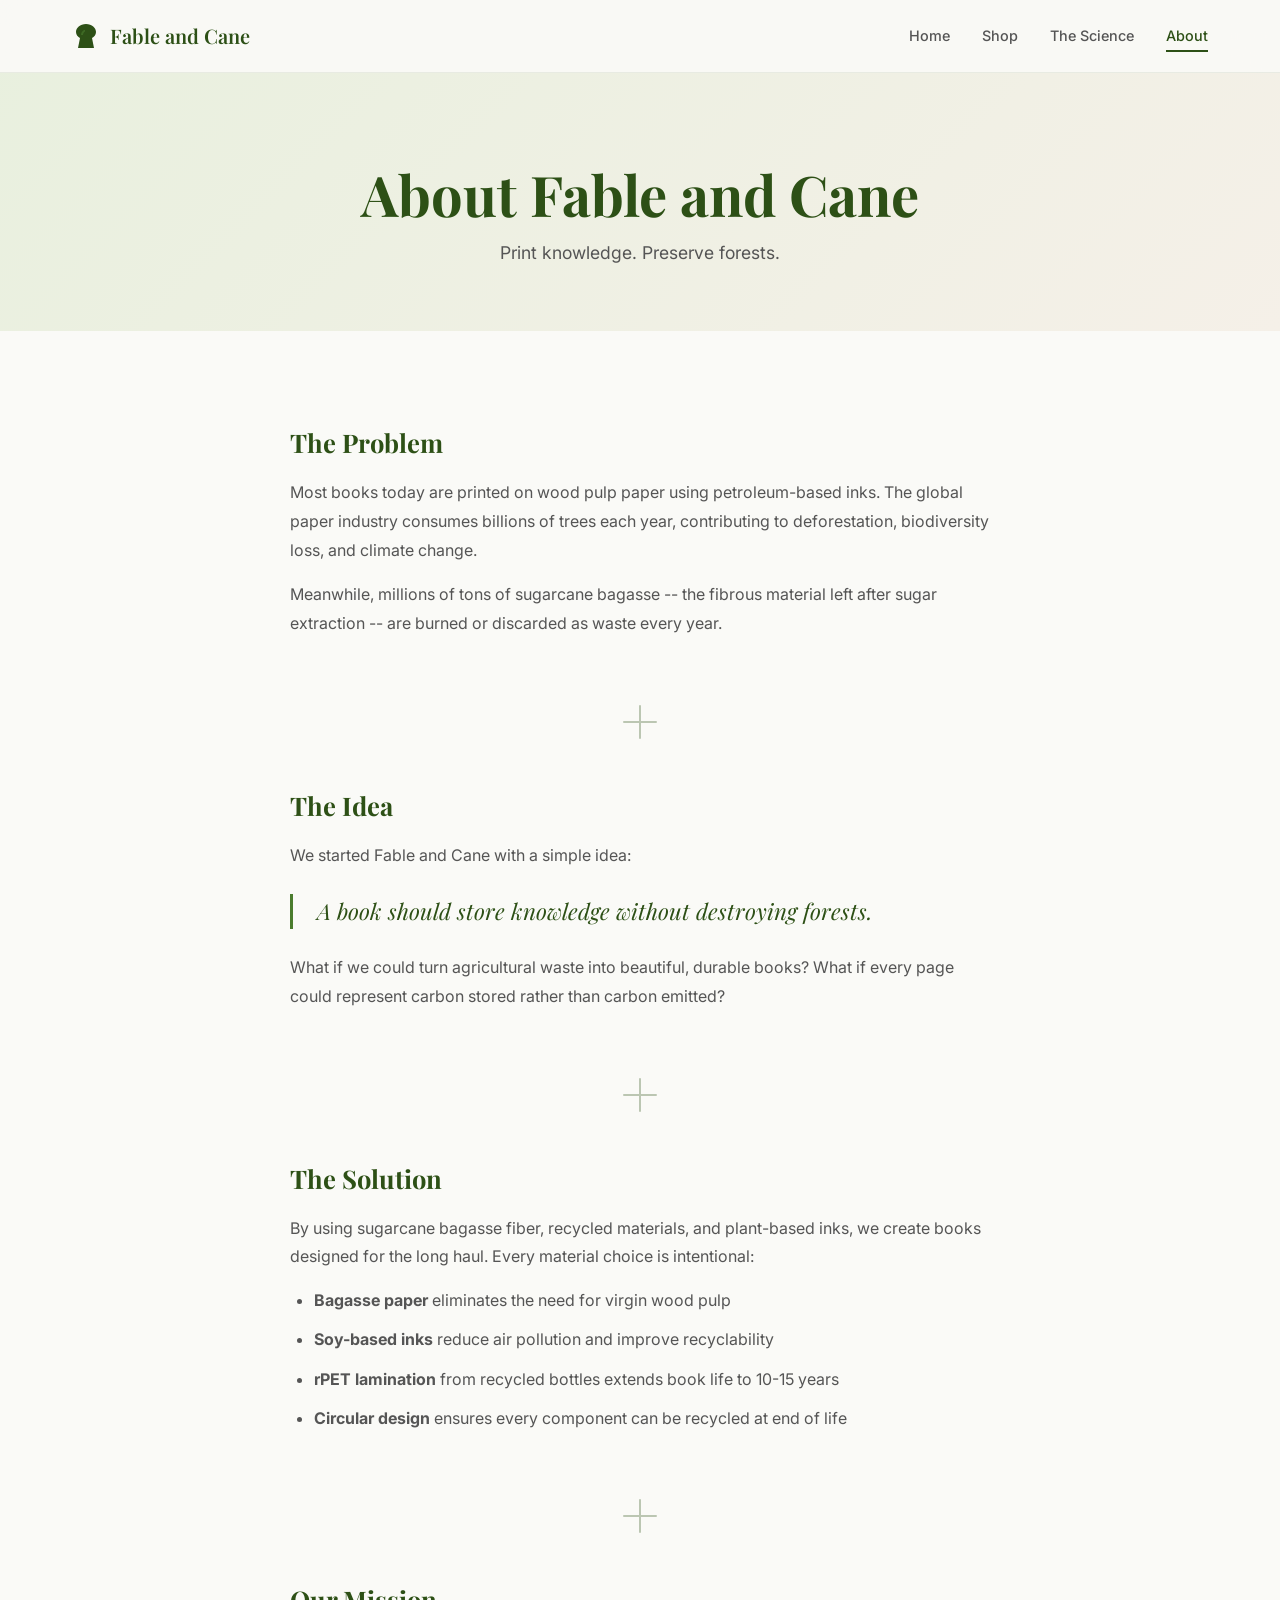
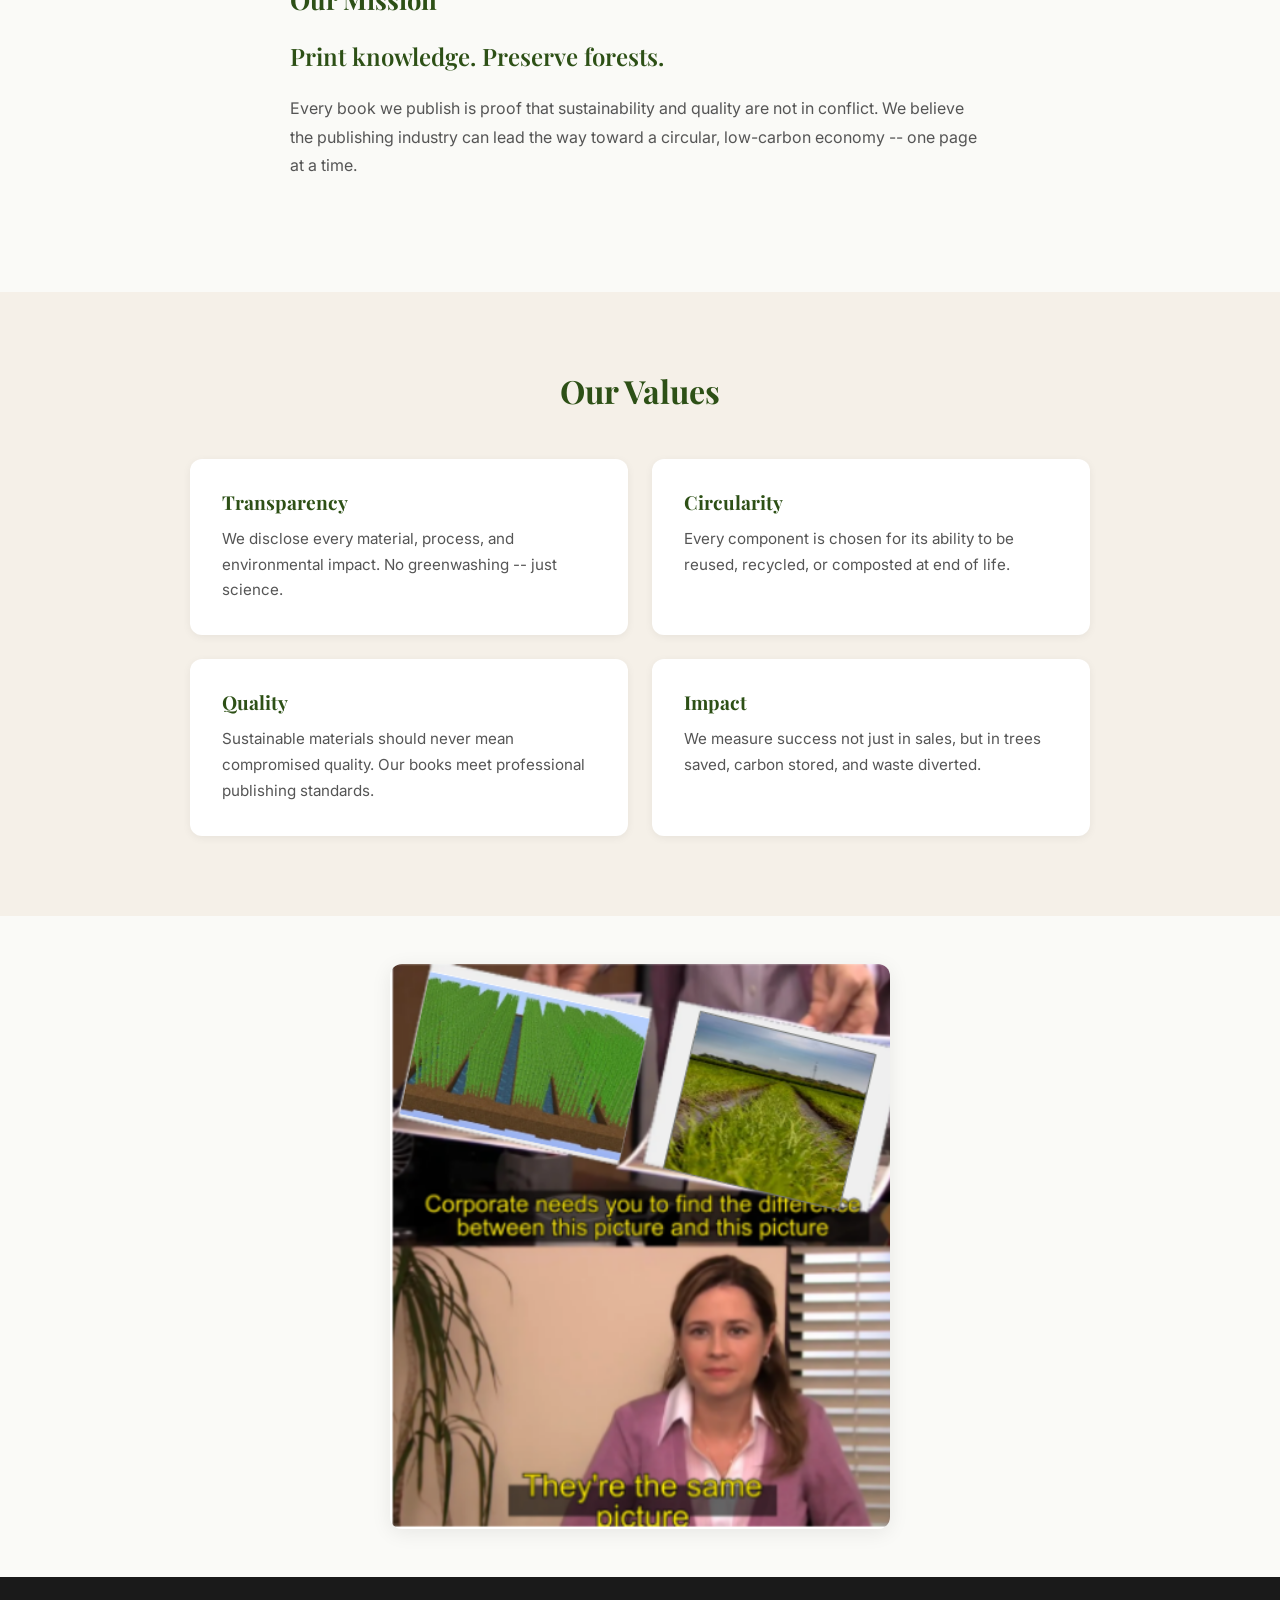
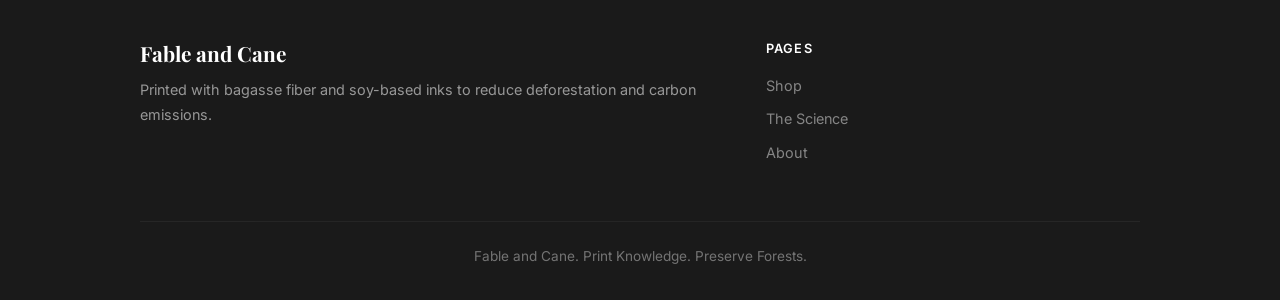
==== commit 53caf9ac: "Streamline site: combine science pages, add hero bg & meme, remove horizontal scroll - Merge sustain" ====
--- a/about.html
+++ b/about.html
@@ -26,8 +26,7 @@
             <ul class="nav-links">
                 <li><a href="index.html">Home</a></li>
                 <li><a href="shop.html">Shop</a></li>
-                <li><a href="sustainability.html">Sustainability</a></li>
-                <li><a href="technology.html">Technology</a></li>
+                <li><a href="science.html">The Science</a></li>
                 <li><a href="about.html" class="active">About</a></li>
             </ul>
         </div>
@@ -115,6 +114,11 @@
         </div>
     </section>
 
+    <!-- Meme -->
+    <section class="meme-section">
+        <img src="images/Meme.png" alt="Sugarcane farming - just like Minecraft" class="meme-image">
+    </section>
+
     <!-- Footer -->
     <footer class="footer">
         <div class="footer-container">
@@ -127,17 +131,8 @@
                     <h4>Pages</h4>
                     <ul>
                         <li><a href="shop.html">Shop</a></li>
-                        <li><a href="sustainability.html">Sustainability</a></li>
-                        <li><a href="technology.html">Technology</a></li>
+                        <li><a href="science.html">The Science</a></li>
                         <li><a href="about.html">About</a></li>
-                    </ul>
-                </div>
-                <div class="footer-col">
-                    <h4>Learn More</h4>
-                    <ul>
-                        <li><a href="sustainability.html#forest">Forest Conservation</a></li>
-                        <li><a href="sustainability.html#carbon">Carbon Sequestration</a></li>
-                        <li><a href="technology.html#materials">Our Materials</a></li>
                     </ul>
                 </div>
             </div>
--- a/css/style.css
+++ b/css/style.css
@@ -158,18 +158,15 @@
 .hero-bg {
     position: absolute;
     inset: 0;
-    background: linear-gradient(135deg, #E8F0DE 0%, #F5F0E8 40%, #FDF8EF 100%);
+    background: url('../images/sugar-cane-branches-blurred-background-sugarcane-plantation-fresh-green-sugar-cane-stems_162695-37141.png') center/cover no-repeat;
     z-index: -2;
 }
 
 .hero-bg::before {
     content: '';
     position: absolute;
-    top: -50%;
-    right: -20%;
-    width: 80%;
-    height: 150%;
-    background: radial-gradient(ellipse, rgba(74, 124, 46, 0.08) 0%, transparent 70%);
+    inset: 0;
+    background: rgba(250, 250, 247, 0.55);
     z-index: -1;
 }
 
@@ -179,7 +176,7 @@
     bottom: 0;
     left: 0;
     right: 0;
-    height: 200px;
+    height: 250px;
     background: linear-gradient(to top, var(--white), transparent);
 }
 
@@ -284,76 +281,9 @@
     font-size: 0.85rem;
 }
 
-/* ===== HORIZONTAL SCROLL SECTION ===== */
-.horizontal-section {
-    padding: 6rem 0 4rem;
-    background: var(--beige);
-}
-
-.horizontal-header {
-    text-align: center;
-    padding: 0 2rem 3rem;
-}
-
-.horizontal-header h2 {
-    font-size: clamp(1.8rem, 4vw, 2.8rem);
-    color: var(--green-dark);
-    margin-bottom: 0.75rem;
-}
-
 .section-subtitle {
     color: var(--text-muted);
     font-size: 1rem;
-}
-
-.horizontal-wrapper {
-    overflow: hidden;
-    position: relative;
-}
-
-.horizontal-track {
-    display: flex;
-    gap: 2rem;
-    padding: 1rem 2rem 2rem;
-    overflow-x: auto;
-    scroll-snap-type: x mandatory;
-    -webkit-overflow-scrolling: touch;
-    scrollbar-width: none;
-}
-
-.horizontal-track::-webkit-scrollbar {
-    display: none;
-}
-
-.h-card {
-    flex: 0 0 320px;
-    background: white;
-    border-radius: var(--radius);
-    padding: 2.5rem 2rem;
-    scroll-snap-align: start;
-    transition: transform var(--transition), box-shadow var(--transition);
-    box-shadow: var(--shadow-sm);
-}
-
-.h-card:hover {
-    transform: translateY(-4px);
-    box-shadow: var(--shadow-md);
-}
-
-.h-card-icon {
-    margin-bottom: 1.5rem;
-}
-
-.h-card h3 {
-    font-size: 1.3rem;
-    color: var(--green-dark);
-    margin-bottom: 1rem;
-}
-
-.h-card p {
-    color: var(--text-light);
-    font-size: 0.95rem;
-    line-height: 1.7;
 }
 
 /* ===== PROCESS SECTION ===== */
@@ -1222,6 +1152,20 @@
     line-height: 1.7;
 }
 
+/* ===== MEME SECTION ===== */
+.meme-section {
+    padding: 3rem 2rem;
+    display: flex;
+    justify-content: center;
+}
+
+.meme-image {
+    max-width: 500px;
+    width: 100%;
+    border-radius: var(--radius);
+    box-shadow: var(--shadow-md);
+}
+
 /* ===== FOOTER ===== */
 .footer {
     background: #1A1A1A;
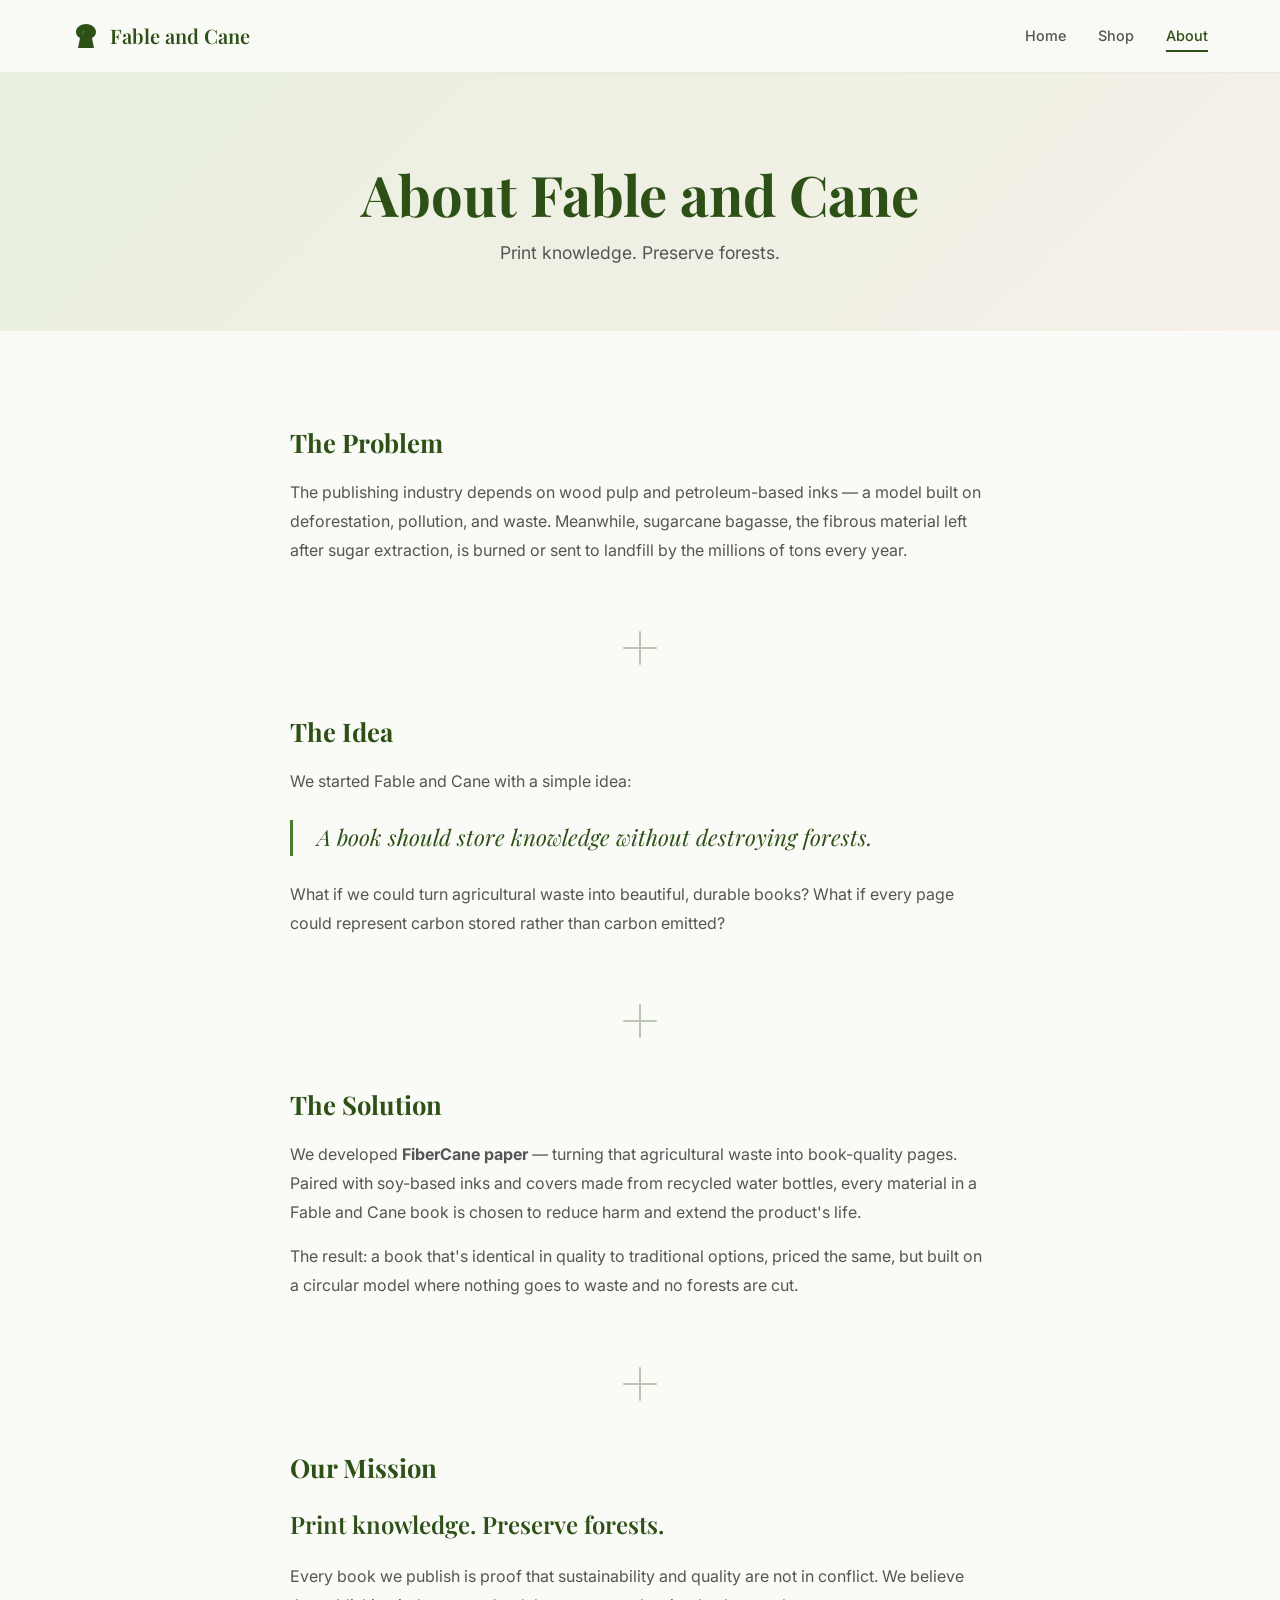
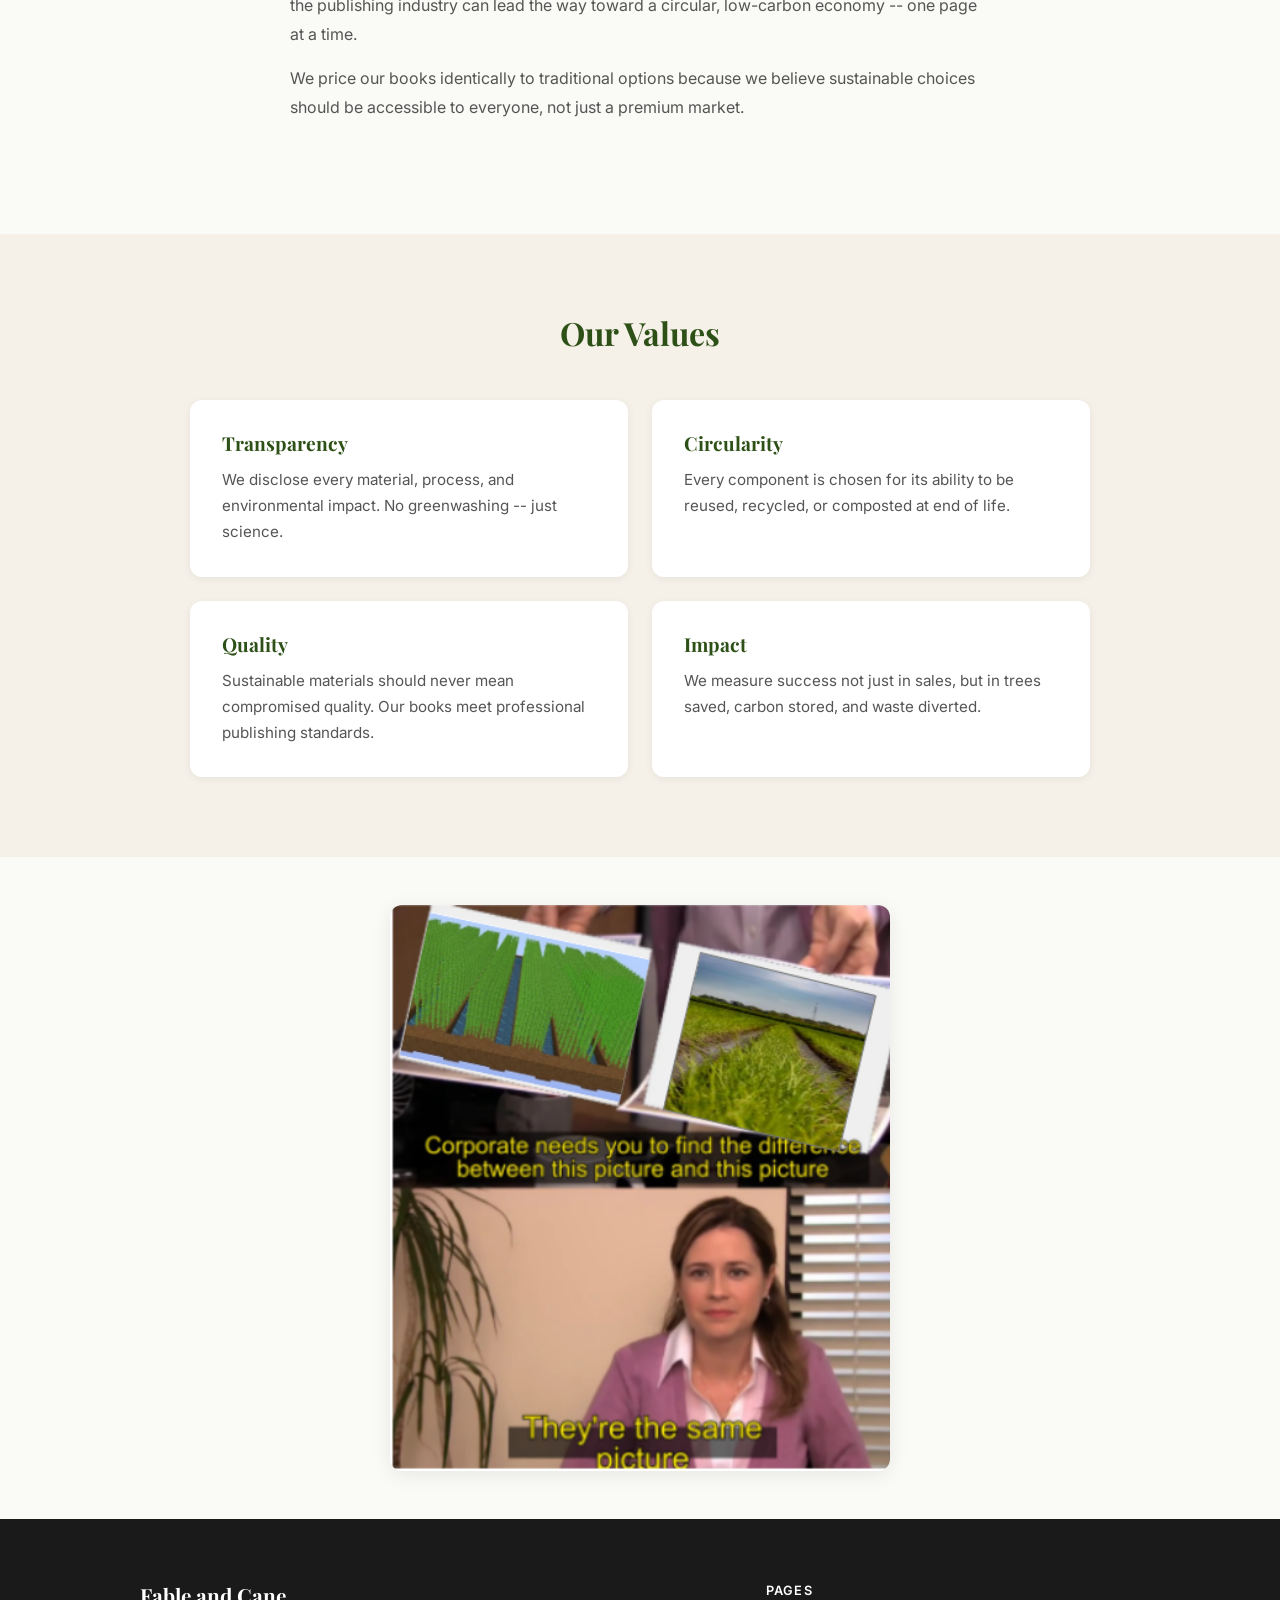
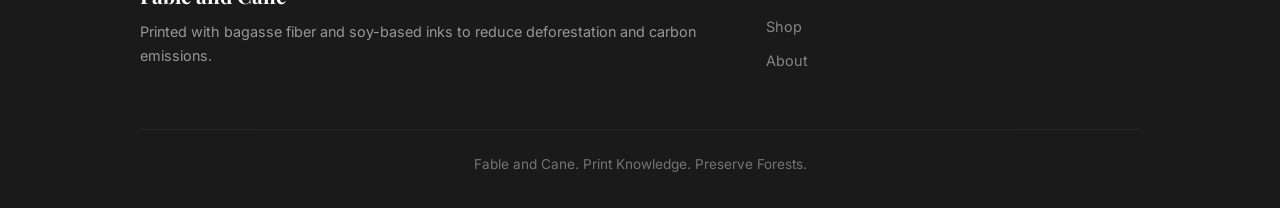
==== commit acb4b923: "Replace CSS mockups with real book photos, add comparison section, streamline to 3 pages - Replace a" ====
--- a/about.html
+++ b/about.html
@@ -26,7 +26,6 @@
             <ul class="nav-links">
                 <li><a href="index.html">Home</a></li>
                 <li><a href="shop.html">Shop</a></li>
-                <li><a href="science.html">The Science</a></li>
                 <li><a href="about.html" class="active">About</a></li>
             </ul>
         </div>
@@ -43,8 +42,7 @@
         <div class="story-container">
             <div class="story-block">
                 <h2>The Problem</h2>
-                <p>Most books today are printed on wood pulp paper using petroleum-based inks. The global paper industry consumes billions of trees each year, contributing to deforestation, biodiversity loss, and climate change.</p>
-                <p>Meanwhile, millions of tons of sugarcane bagasse -- the fibrous material left after sugar extraction -- are burned or discarded as waste every year.</p>
+                <p>The publishing industry depends on wood pulp and petroleum-based inks — a model built on deforestation, pollution, and waste. Meanwhile, sugarcane bagasse, the fibrous material left after sugar extraction, is burned or sent to landfill by the millions of tons every year.</p>
             </div>
 
             <div class="story-divider">
@@ -68,13 +66,8 @@
 
             <div class="story-block">
                 <h2>The Solution</h2>
-                <p>By using sugarcane bagasse fiber, recycled materials, and plant-based inks, we create books designed for the long haul. Every material choice is intentional:</p>
-                <ul class="solution-list">
-                    <li><strong>Bagasse paper</strong> eliminates the need for virgin wood pulp</li>
-                    <li><strong>Soy-based inks</strong> reduce air pollution and improve recyclability</li>
-                    <li><strong>rPET lamination</strong> from recycled bottles extends book life to 10-15 years</li>
-                    <li><strong>Circular design</strong> ensures every component can be recycled at end of life</li>
-                </ul>
+                <p>We developed <strong>FiberCane paper</strong> — turning that agricultural waste into book-quality pages. Paired with soy-based inks and covers made from recycled water bottles, every material in a Fable and Cane book is chosen to reduce harm and extend the product's life.</p>
+                <p>The result: a book that's identical in quality to traditional options, priced the same, but built on a circular model where nothing goes to waste and no forests are cut.</p>
             </div>
 
             <div class="story-divider">
@@ -87,6 +80,7 @@
                 <h2>Our Mission</h2>
                 <p class="mission-statement">Print knowledge. Preserve forests.</p>
                 <p>Every book we publish is proof that sustainability and quality are not in conflict. We believe the publishing industry can lead the way toward a circular, low-carbon economy -- one page at a time.</p>
+                <p>We price our books identically to traditional options because we believe sustainable choices should be accessible to everyone, not just a premium market.</p>
             </div>
         </div>
     </section>
@@ -131,7 +125,6 @@
                     <h4>Pages</h4>
                     <ul>
                         <li><a href="shop.html">Shop</a></li>
-                        <li><a href="science.html">The Science</a></li>
                         <li><a href="about.html">About</a></li>
                     </ul>
                 </div>
--- a/css/style.css
+++ b/css/style.css
@@ -1152,6 +1152,177 @@
     line-height: 1.7;
 }
 
+/* ===== COMPARISON SECTION ===== */
+.comparison-container {
+    max-width: 1100px;
+    margin: 0 auto;
+}
+
+.comparison-container h2 {
+    text-align: center;
+    font-size: clamp(1.8rem, 4vw, 2.5rem);
+    color: var(--green-dark);
+    margin-bottom: 0.5rem;
+}
+
+.comparison-subtitle {
+    text-align: center;
+    color: var(--text-muted);
+    margin-bottom: 3rem;
+}
+
+.comparison-grid {
+    display: grid;
+    grid-template-columns: 1fr 1fr;
+    gap: 2rem;
+}
+
+.comparison-column {
+    border-radius: var(--radius);
+    padding: 2rem;
+}
+
+.comparison-column.traditional {
+    background: #FDF5F5;
+    border: 1.5px solid #E8C4C4;
+}
+
+.comparison-column.fibercane {
+    background: #F0F7EB;
+    border: 1.5px solid #B5D6A0;
+}
+
+.comparison-column h3 {
+    font-size: 1.3rem;
+    margin-bottom: 1.5rem;
+    padding-bottom: 0.75rem;
+    border-bottom: 1px solid rgba(0,0,0,0.08);
+}
+
+.comparison-column.traditional h3 {
+    color: #8B3A3A;
+}
+
+.comparison-column.fibercane h3 {
+    color: var(--green-dark);
+}
+
+.comparison-item {
+    margin-bottom: 1.5rem;
+}
+
+.comparison-item h4 {
+    font-family: 'Inter', sans-serif;
+    font-size: 0.8rem;
+    font-weight: 600;
+    text-transform: uppercase;
+    letter-spacing: 0.08em;
+    margin-bottom: 0.75rem;
+}
+
+.comparison-item.negative h4 {
+    color: #8B3A3A;
+}
+
+.comparison-item.positive h4 {
+    color: var(--green-dark);
+}
+
+.comparison-item ul {
+    list-style: none;
+    padding: 0;
+}
+
+.comparison-item ul li {
+    position: relative;
+    padding-left: 1.5rem;
+    margin-bottom: 0.6rem;
+    font-size: 0.9rem;
+    color: var(--text-light);
+    line-height: 1.6;
+}
+
+.comparison-item ul li::before {
+    position: absolute;
+    left: 0;
+    top: 0;
+}
+
+.comparison-item.negative ul li::before {
+    content: '✕';
+    color: #C06060;
+    font-weight: 600;
+    font-size: 0.8rem;
+}
+
+.comparison-item.positive ul li::before {
+    content: '✓';
+    color: var(--green-mid);
+    font-weight: 700;
+    font-size: 0.85rem;
+}
+
+/* ===== BOOK PHOTOS ===== */
+.book-photo {
+    max-width: 280px;
+    width: 100%;
+    border-radius: var(--radius-sm);
+    filter: drop-shadow(0 8px 24px rgba(0,0,0,0.15));
+    transition: transform 0.5s ease;
+}
+
+.book-photo:hover {
+    transform: scale(1.03);
+}
+
+.book-photo-small {
+    max-width: 200px;
+    width: 100%;
+    border-radius: var(--radius-sm);
+    filter: drop-shadow(0 4px 12px rgba(0,0,0,0.12));
+    transition: transform 0.4s ease;
+}
+
+.product-card:hover .book-photo-small {
+    transform: scale(1.05);
+}
+
+.book-photo-large {
+    max-width: 380px;
+    width: 100%;
+    border-radius: var(--radius-sm);
+    filter: drop-shadow(0 8px 30px rgba(0,0,0,0.15));
+}
+
+/* ===== PAGE HERO WITH PACKAGING BG ===== */
+.page-hero--packaging {
+    position: relative;
+    background: none;
+    overflow: hidden;
+}
+
+.page-hero--packaging::before {
+    content: '';
+    position: absolute;
+    inset: 0;
+    background: url('../images/sugarcane_packaging.png') center/cover no-repeat;
+    z-index: 0;
+}
+
+.page-hero--packaging::after {
+    content: '';
+    position: absolute;
+    inset: 0;
+    background: rgba(232, 240, 222, 0.85);
+    z-index: 1;
+}
+
+.page-hero--packaging h1,
+.page-hero--packaging p {
+    position: relative;
+    z-index: 2;
+}
+
 /* ===== MEME SECTION ===== */
 .meme-section {
     padding: 3rem 2rem;
@@ -1317,6 +1488,10 @@
         justify-content: flex-start;
     }
 
+    .comparison-grid {
+        grid-template-columns: 1fr;
+    }
+
     .stats-grid {
         grid-template-columns: 1fr;
         gap: 2rem;
